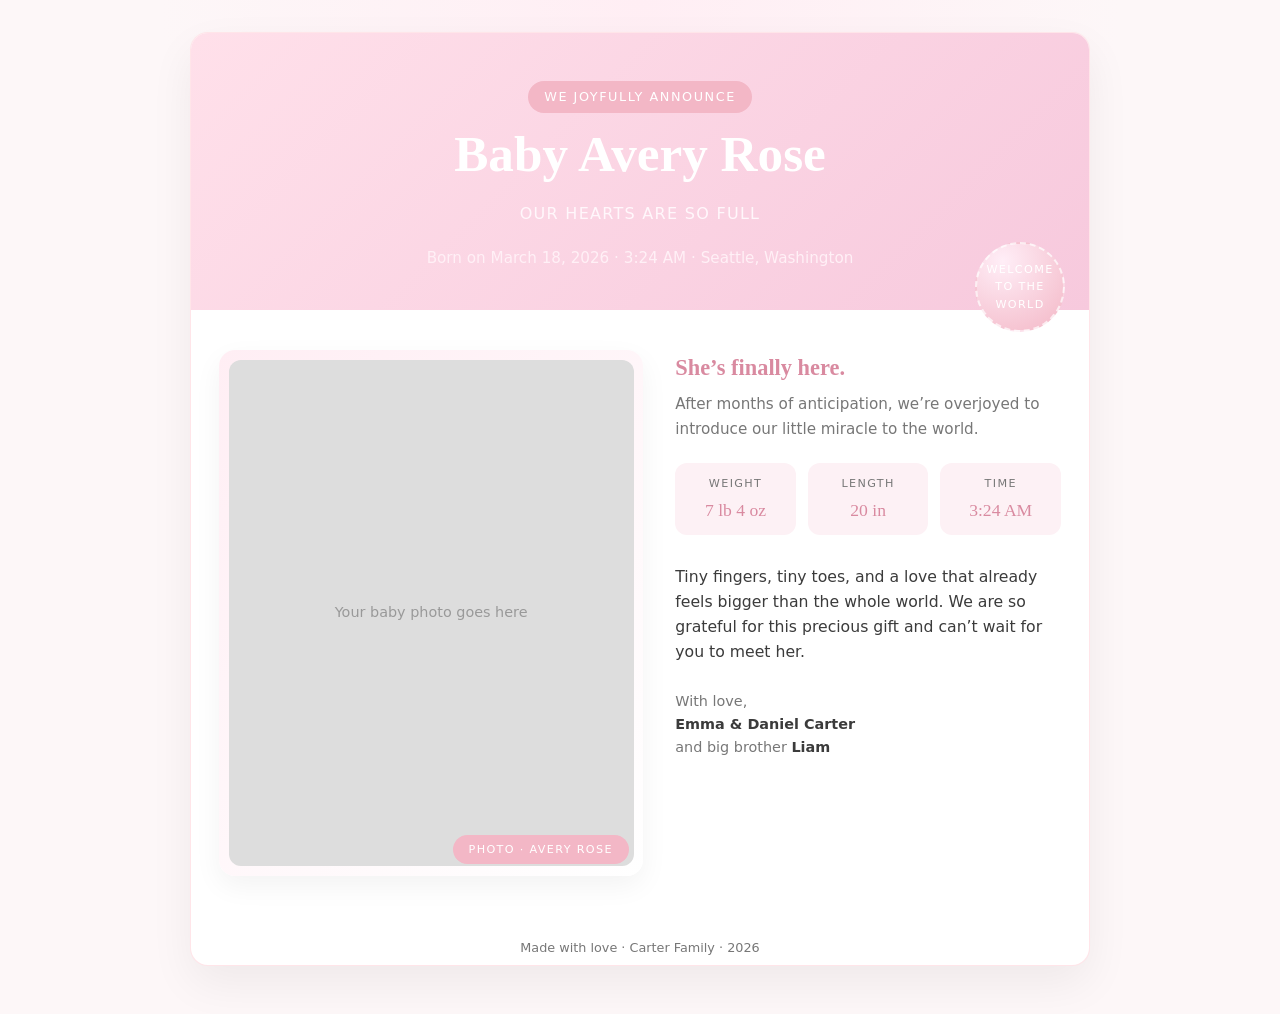
==== index.html @ 20fbb7b3 "Add files via upload" ====
<!DOCTYPE html>
<html lang="en">
<head>
  <meta charset="UTF-8" />
  <title>Welcome Baby Avery Rose</title>
  <meta name="viewport" content="width=device-width, initial-scale=1" />
  <style>
    :root {
      --bg: #fdf7f8;
      --card: #ffffff;
      --accent: #f3b7c6;
      --accent-dark: #d98aa0;
      --text-main: #3b3b3b;
      --text-soft: #777777;
      --font-heading: "Georgia", "Times New Roman", serif;
      --font-body: system-ui, -apple-system, BlinkMacSystemFont, "Segoe UI", sans-serif;
    }

    * {
      box-sizing: border-box;
      margin: 0;
      padding: 0;
    }

    body {
      font-family: var(--font-body);
      background: radial-gradient(circle at top, #ffeef4 0, #fdf7f8 40%, #fdf7f8 100%);
      color: var(--text-main);
      line-height: 1.6;
      padding: 2rem 1rem 3rem;
      display: flex;
      justify-content: center;
    }

    .page {
      max-width: 900px;
      width: 100%;
    }

    .card {
      background: var(--card);
      border-radius: 18px;
      box-shadow: 0 18px 45px rgba(0, 0, 0, 0.06);
      overflow: hidden;
      border: 1px solid rgba(255, 182, 193, 0.35);
    }

    /* ------------------------------
       Pink Bounce Animation (Option 2)
       ------------------------------ */
    .pink-bounce {
      background: var(--accent);
      color: white;
      padding: 0.35rem 1rem;
      border-radius: 999px;
      display: inline-block;
      font-size: 0.8rem;
      letter-spacing: 0.12em;
      text-transform: uppercase;
      transition: transform 0.25s ease, box-shadow 0.25s ease;
      cursor: default;
    }

    .pink-bounce:hover {
      transform: translateY(-4px) scale(1.05);
      box-shadow: 0 8px 18px rgba(243, 183, 198, 0.45);
    }

    /* ------------------------------ */

    .hero {
      position: relative;
      background: linear-gradient(135deg, #ffe0ea, #f7c9dd);
      padding: 3rem 1.5rem 2.5rem;
      text-align: center;
    }

    .hero-title {
      font-family: var(--font-heading);
      font-size: clamp(2.4rem, 5vw, 3.2rem);
      color: #ffffff;
      margin-bottom: 0.4rem;
    }

    .hero-subtitle {
      font-size: 1rem;
      color: #fff7fb;
      letter-spacing: 0.08em;
      text-transform: uppercase;
    }

    .hero-date {
      margin-top: 1.2rem;
      font-size: 0.95rem;
      color: #fff0f6;
    }

    .hero-ornament {
      position: absolute;
      inset: auto 1.5rem -1.4rem auto;
      width: 90px;
      height: 90px;
      border-radius: 50%;
      border: 2px dashed rgba(255, 255, 255, 0.7);
      display: flex;
      align-items: center;
      justify-content: center;
      font-size: 0.7rem;
      text-transform: uppercase;
      letter-spacing: 0.12em;
      color: #ffffff;
      background: radial-gradient(circle at 30% 20%, #ffeef7, #f3b7c6);
    }

    .content {
      padding: 2.5rem 1.75rem 2.5rem;
      display: grid;
      grid-template-columns: minmax(0, 1.1fr) minmax(0, 1fr);
      gap: 2rem;
    }

    @media (max-width: 720px) {
      .content {
        grid-template-columns: 1fr;
      }
      .hero {
        padding: 2.5rem 1.25rem 2.25rem;
      }
      .hero-ornament {
        display: none;
      }
    }

    .photo-frame {
      background: linear-gradient(135deg, #ffeef4, #ffffff);
      border-radius: 16px;
      padding: 0.6rem;
      box-shadow: 0 10px 28px rgba(0, 0, 0, 0.05);
      position: relative;
    }

    .photo-inner {
      border-radius: 12px;
      overflow: hidden;
      background: #ddd;
      aspect-ratio: 4 / 5;
      display: flex;
      align-items: center;
      justify-content: center;
      color: #999;
      font-size: 0.9rem;
      text-align: center;
      padding: 1rem;
    }

    .photo-note {
      position: absolute;
      bottom: 0.7rem;
      right: 0.9rem;
      font-size: 0.7rem;
      color: white;
    }

    .details-heading {
      font-family: var(--font-heading);
      font-size: 1.4rem;
      margin-bottom: 0.4rem;
      color: var(--accent-dark);
    }

    .details-sub {
      font-size: 0.95rem;
      color: var(--text-soft);
      margin-bottom: 1.4rem;
    }

    .stats {
      display: grid;
      grid-template-columns: repeat(3, minmax(0, 1fr));
      gap: 0.75rem;
      margin-bottom: 1.8rem;
    }

    .stat {
      background: #fdf1f5;
      border-radius: 12px;
      padding: 0.7rem 0.6rem;
      text-align: center;
    }

    .stat-label {
      font-size: 0.7rem;
      text-transform: uppercase;
      letter-spacing: 0.12em;
      color: var(--text-soft);
      margin-bottom: 0.2rem;
    }

    .stat-value {
      font-family: var(--font-heading);
      font-size: 1.1rem;
      color: var(--accent-dark);
    }

    .message {
      font-size: 0.98rem;
      margin-bottom: 1.6rem;
    }

    .parents {
      font-size: 0.9rem;
      color: var(--text-soft);
    }

    .parents strong {
      font-weight: 600;
      color: var(--text-main);
    }

    .footer {
      text-align: center;
      padding: 1.4rem 1rem 0.4rem;
      font-size: 0.8rem;
      color: var(--text-soft);
    }
  </style>
</head>

<body>
  <main class="page">
    <section class="card">

      <header class="hero">
        <div class="pink-bounce">We joyfully announce</div>

        <h1 class="hero-title">Baby Avery Rose</h1>
        <p class="hero-subtitle">Our hearts are so full</p>
        <p class="hero-date">Born on March 18, 2026 · 3:24 AM · Seattle, Washington</p>

        <div class="hero-ornament">
          <span>Welcome<br>to the world</span>
        </div>
      </header>

      <section class="content">
        <div class="photo-frame">
          <div class="photo-inner">
            <!-- Replace with your image -->
            Your baby photo goes here
          </div>

          <div class="photo-note pink-bounce">Photo · Avery Rose</div>
        </div>

        <div>
          <h2 class="details-heading">She’s finally here.</h2>
          <p class="details-sub">
            After months of anticipation, we’re overjoyed to introduce our little miracle to the world.
          </p>

          <div class="stats">
            <div class="stat">
              <div class="stat-label">Weight</div>
              <div class="stat-value">7 lb 4 oz</div>
            </div>
            <div class="stat">
              <div class="stat-label">Length</div>
              <div class="stat-value">20 in</div>
            </div>
            <div class="stat">
              <div class="stat-label">Time</div>
              <div class="stat-value">3:24 AM</div>
            </div>
          </div>

          <p class="message">
            Tiny fingers, tiny toes, and a love that already feels bigger than the whole world.
            We are so grateful for this precious gift and can’t wait for you to meet her.
          </p>

          <p class="parents">
            With love,<br />
            <strong>Emma &amp; Daniel Carter</strong><br />
            and big brother <strong>Liam</strong>
          </p>
        </div>
      </section>

      <footer class="footer">
        Made with love · Carter Family · 2026
      </footer>

    </section>
  </main>
</body>
</html>
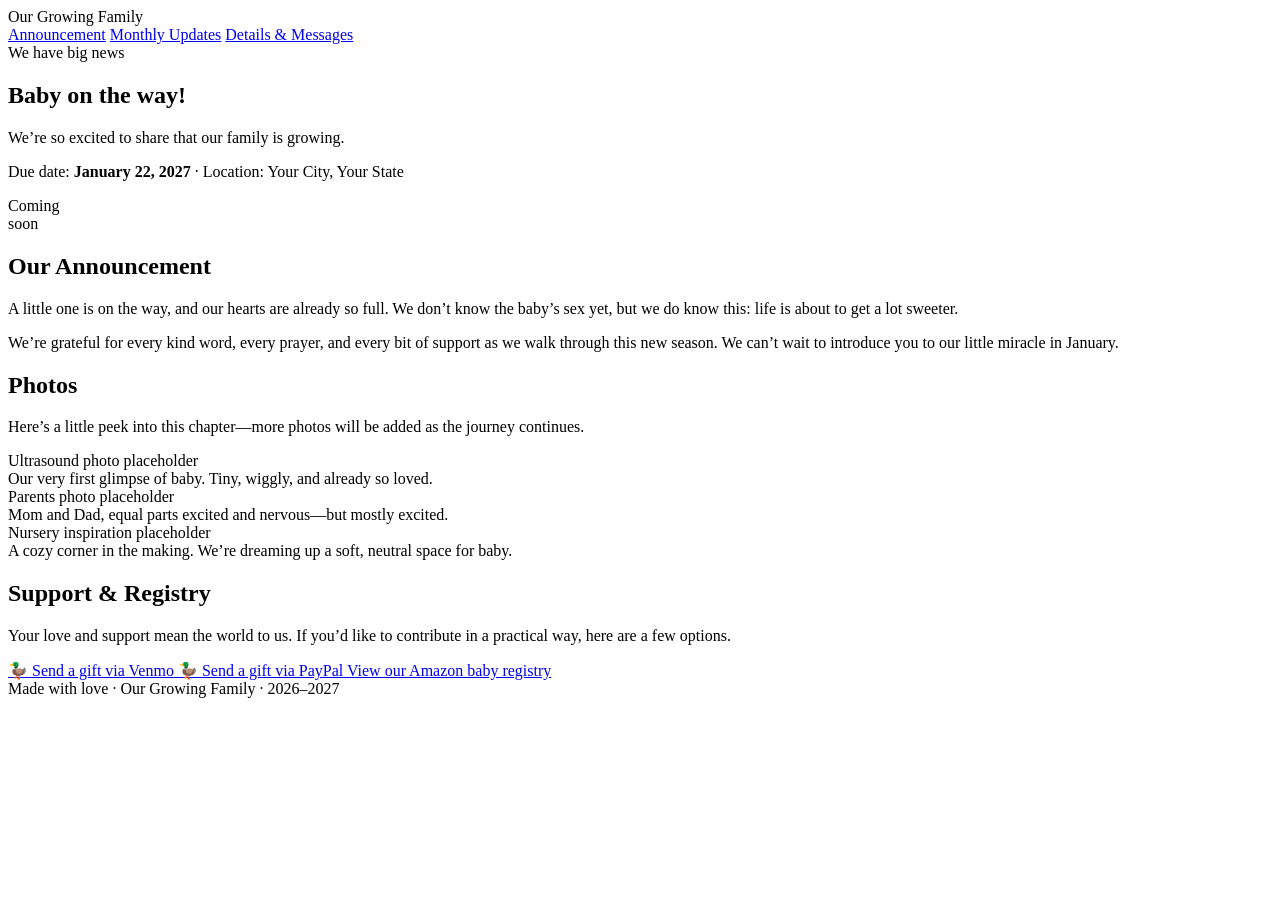
==== commit 4aa11af6: "Revise index.html for pregnancy announcement Updated the pregnancy announcement page with new conten" ====
--- a/index.html
+++ b/index.html
@@ -2,295 +2,120 @@
 <html lang="en">
 <head>
   <meta charset="UTF-8" />
-  <title>Welcome Baby Avery Rose</title>
+  <title>Our Growing Family – Pregnancy Announcement</title>
   <meta name="viewport" content="width=device-width, initial-scale=1" />
-  <style>
-    :root {
-      --bg: #fdf7f8;
-      --card: #ffffff;
-      --accent: #f3b7c6;
-      --accent-dark: #d98aa0;
-      --text-main: #3b3b3b;
-      --text-soft: #777777;
-      --font-heading: "Georgia", "Times New Roman", serif;
-      --font-body: system-ui, -apple-system, BlinkMacSystemFont, "Segoe UI", sans-serif;
-    }
+  <link rel="stylesheet" href="style.css" />
+</head>
+<body>
+  <header class="navbar">
+    <div class="nav-inner">
+      <div class="nav-brand">Our Growing Family</div>
+      <nav class="nav-links">
+        <a href="index.html" class="active">Announcement</a>
+        <a href="updates.html">Monthly Updates</a>
+        <a href="details.html">Details & Messages</a>
+      </nav>
+    </div>
+  </header>
 
-    * {
-      box-sizing: border-box;
-      margin: 0;
-      padding: 0;
-    }
+  <main class="page-wrap">
+    <section class="hero">
+      <div class="hero-tag">We have big news</div>
+      <h1 class="hero-title">Baby on the way!</h1>
+      <p class="hero-subtitle">
+        We’re so excited to share that our family is growing.
+      </p>
+      <p class="hero-meta">
+        Due date: <strong>January 22, 2027</strong> · Location: Your City, Your State
+      </p>
 
-    body {
-      font-family: var(--font-body);
-      background: radial-gradient(circle at top, #ffeef4 0, #fdf7f8 40%, #fdf7f8 100%);
-      color: var(--text-main);
-      line-height: 1.6;
-      padding: 2rem 1rem 3rem;
-      display: flex;
-      justify-content: center;
-    }
+      <div class="hero-badge">
+        <span>
+          Coming<br />
+          soon
+        </span>
+      </div>
+    </section>
 
-    .page {
-      max-width: 900px;
-      width: 100%;
-    }
+    <section class="section">
+      <h2 class="section-title">Our Announcement</h2>
+      <p class="section-subtitle">
+        A little one is on the way, and our hearts are already so full. We don’t know
+        the baby’s sex yet, but we do know this: life is about to get a lot sweeter.
+      </p>
+      <p>
+        We’re grateful for every kind word, every prayer, and every bit of support as we
+        walk through this new season. We can’t wait to introduce you to our little miracle
+        in January.
+      </p>
+    </section>
 
-    .card {
-      background: var(--card);
-      border-radius: 18px;
-      box-shadow: 0 18px 45px rgba(0, 0, 0, 0.06);
-      overflow: hidden;
-      border: 1px solid rgba(255, 182, 193, 0.35);
-    }
+    <section class="section">
+      <h2 class="section-title">Photos</h2>
+      <p class="section-subtitle">
+        Here’s a little peek into this chapter—more photos will be added as the journey continues.
+      </p>
 
-    /* ------------------------------
-       Pink Bounce Animation (Option 2)
-       ------------------------------ */
-    .pink-bounce {
-      background: var(--accent);
-      color: white;
-      padding: 0.35rem 1rem;
-      border-radius: 999px;
-      display: inline-block;
-      font-size: 0.8rem;
-      letter-spacing: 0.12em;
-      text-transform: uppercase;
-      transition: transform 0.25s ease, box-shadow 0.25s ease;
-      cursor: default;
-    }
+      <div class="photo-grid">
+        <article class="photo-card">
+          <div class="photo-image">
+            Ultrasound photo placeholder
+          </div>
+          <div class="photo-caption">
+            Our very first glimpse of baby. Tiny, wiggly, and already so loved.
+          </div>
+        </article>
 
-    .pink-bounce:hover {
-      transform: translateY(-4px) scale(1.05);
-      box-shadow: 0 8px 18px rgba(243, 183, 198, 0.45);
-    }
+        <article class="photo-card">
+          <div class="photo-image">
+            Parents photo placeholder
+          </div>
+          <div class="photo-caption">
+            Mom and Dad, equal parts excited and nervous—but mostly excited.
+          </div>
+        </article>
 
-    /* ------------------------------ */
+        <article class="photo-card">
+          <div class="photo-image">
+            Nursery inspiration placeholder
+          </div>
+          <div class="photo-caption">
+            A cozy corner in the making. We’re dreaming up a soft, neutral space for baby.
+          </div>
+        </article>
+      </div>
+    </section>
 
-    .hero {
-      position: relative;
-      background: linear-gradient(135deg, #ffe0ea, #f7c9dd);
-      padding: 3rem 1.5rem 2.5rem;
-      text-align: center;
-    }
+    <section class="section">
+      <h2 class="section-title">Support & Registry</h2>
+      <p class="section-subtitle">
+        Your love and support mean the world to us. If you’d like to contribute in a practical way,
+        here are a few options.
+      </p>
 
-    .hero-title {
-      font-family: var(--font-heading);
-      font-size: clamp(2.4rem, 5vw, 3.2rem);
-      color: #ffffff;
-      margin-bottom: 0.4rem;
-    }
+      <div class="btn-row">
+        <!-- Replace # with actual Venmo link -->
+        <a href="#" class="btn btn-primary" target="_blank" rel="noopener">
+          <span class="duck-icon">🦆</span>
+          <span>Send a gift via Venmo</span>
+        </a>
 
-    .hero-subtitle {
-      font-size: 1rem;
-      color: #fff7fb;
-      letter-spacing: 0.08em;
-      text-transform: uppercase;
-    }
+        <!-- Replace # with actual PayPal link -->
+        <a href="#" class="btn btn-accent" target="_blank" rel="noopener">
+          <span class="duck-icon">🦆</span>
+          <span>Send a gift via PayPal</span>
+        </a>
 
-    .hero-date {
-      margin-top: 1.2rem;
-      font-size: 0.95rem;
-      color: #fff0f6;
-    }
-
-    .hero-ornament {
-      position: absolute;
-      inset: auto 1.5rem -1.4rem auto;
-      width: 90px;
-      height: 90px;
-      border-radius: 50%;
-      border: 2px dashed rgba(255, 255, 255, 0.7);
-      display: flex;
-      align-items: center;
-      justify-content: center;
-      font-size: 0.7rem;
-      text-transform: uppercase;
-      letter-spacing: 0.12em;
-      color: #ffffff;
-      background: radial-gradient(circle at 30% 20%, #ffeef7, #f3b7c6);
-    }
-
-    .content {
-      padding: 2.5rem 1.75rem 2.5rem;
-      display: grid;
-      grid-template-columns: minmax(0, 1.1fr) minmax(0, 1fr);
-      gap: 2rem;
-    }
-
-    @media (max-width: 720px) {
-      .content {
-        grid-template-columns: 1fr;
-      }
-      .hero {
-        padding: 2.5rem 1.25rem 2.25rem;
-      }
-      .hero-ornament {
-        display: none;
-      }
-    }
-
-    .photo-frame {
-      background: linear-gradient(135deg, #ffeef4, #ffffff);
-      border-radius: 16px;
-      padding: 0.6rem;
-      box-shadow: 0 10px 28px rgba(0, 0, 0, 0.05);
-      position: relative;
-    }
-
-    .photo-inner {
-      border-radius: 12px;
-      overflow: hidden;
-      background: #ddd;
-      aspect-ratio: 4 / 5;
-      display: flex;
-      align-items: center;
-      justify-content: center;
-      color: #999;
-      font-size: 0.9rem;
-      text-align: center;
-      padding: 1rem;
-    }
-
-    .photo-note {
-      position: absolute;
-      bottom: 0.7rem;
-      right: 0.9rem;
-      font-size: 0.7rem;
-      color: white;
-    }
-
-    .details-heading {
-      font-family: var(--font-heading);
-      font-size: 1.4rem;
-      margin-bottom: 0.4rem;
-      color: var(--accent-dark);
-    }
-
-    .details-sub {
-      font-size: 0.95rem;
-      color: var(--text-soft);
-      margin-bottom: 1.4rem;
-    }
-
-    .stats {
-      display: grid;
-      grid-template-columns: repeat(3, minmax(0, 1fr));
-      gap: 0.75rem;
-      margin-bottom: 1.8rem;
-    }
-
-    .stat {
-      background: #fdf1f5;
-      border-radius: 12px;
-      padding: 0.7rem 0.6rem;
-      text-align: center;
-    }
-
-    .stat-label {
-      font-size: 0.7rem;
-      text-transform: uppercase;
-      letter-spacing: 0.12em;
-      color: var(--text-soft);
-      margin-bottom: 0.2rem;
-    }
-
-    .stat-value {
-      font-family: var(--font-heading);
-      font-size: 1.1rem;
-      color: var(--accent-dark);
-    }
-
-    .message {
-      font-size: 0.98rem;
-      margin-bottom: 1.6rem;
-    }
-
-    .parents {
-      font-size: 0.9rem;
-      color: var(--text-soft);
-    }
-
-    .parents strong {
-      font-weight: 600;
-      color: var(--text-main);
-    }
-
-    .footer {
-      text-align: center;
-      padding: 1.4rem 1rem 0.4rem;
-      font-size: 0.8rem;
-      color: var(--text-soft);
-    }
-  </style>
-</head>
-
-<body>
-  <main class="page">
-    <section class="card">
-
-      <header class="hero">
-        <div class="pink-bounce">We joyfully announce</div>
-
-        <h1 class="hero-title">Baby Avery Rose</h1>
-        <p class="hero-subtitle">Our hearts are so full</p>
-        <p class="hero-date">Born on March 18, 2026 · 3:24 AM · Seattle, Washington</p>
-
-        <div class="hero-ornament">
-          <span>Welcome<br>to the world</span>
-        </div>
-      </header>
-
-      <section class="content">
-        <div class="photo-frame">
-          <div class="photo-inner">
-            <!-- Replace with your image -->
-            Your baby photo goes here
-          </div>
-
-          <div class="photo-note pink-bounce">Photo · Avery Rose</div>
-        </div>
-
-        <div>
-          <h2 class="details-heading">She’s finally here.</h2>
-          <p class="details-sub">
-            After months of anticipation, we’re overjoyed to introduce our little miracle to the world.
-          </p>
-
-          <div class="stats">
-            <div class="stat">
-              <div class="stat-label">Weight</div>
-              <div class="stat-value">7 lb 4 oz</div>
-            </div>
-            <div class="stat">
-              <div class="stat-label">Length</div>
-              <div class="stat-value">20 in</div>
-            </div>
-            <div class="stat">
-              <div class="stat-label">Time</div>
-              <div class="stat-value">3:24 AM</div>
-            </div>
-          </div>
-
-          <p class="message">
-            Tiny fingers, tiny toes, and a love that already feels bigger than the whole world.
-            We are so grateful for this precious gift and can’t wait for you to meet her.
-          </p>
-
-          <p class="parents">
-            With love,<br />
-            <strong>Emma &amp; Daniel Carter</strong><br />
-            and big brother <strong>Liam</strong>
-          </p>
-        </div>
-      </section>
-
-      <footer class="footer">
-        Made with love · Carter Family · 2026
-      </footer>
-
+        <!-- Replace # with actual Amazon registry link -->
+        <a href="#" class="btn btn-ghost" target="_blank" rel="noopener">
+          <span>View our Amazon baby registry</span>
+        </a>
+      </div>
     </section>
   </main>
+
+  <footer class="footer">
+    Made with love · Our Growing Family · 2026–2027
+  </footer>
 </body>
 </html>
